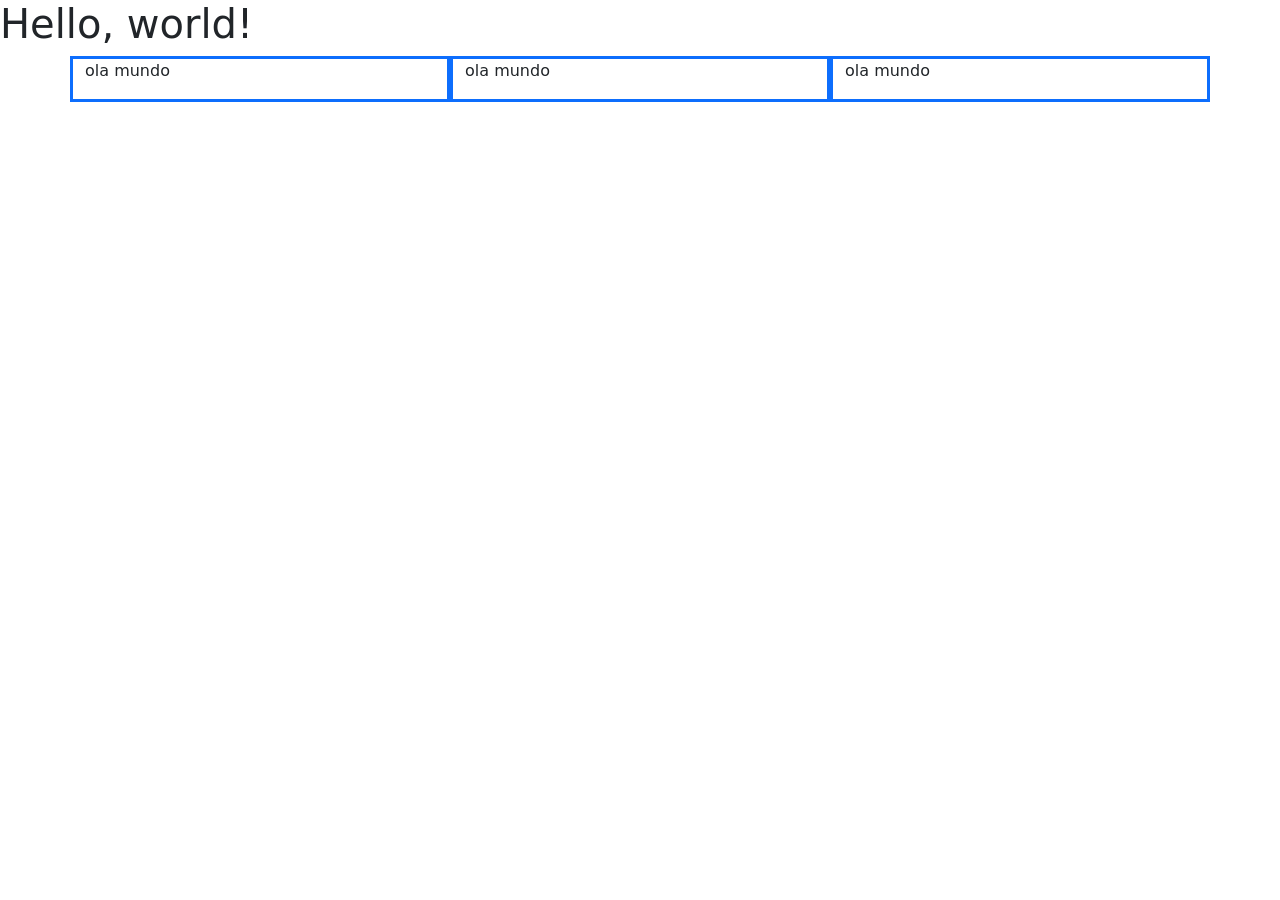
==== bootstrap/index.html @ 8bbc1342 "Commit da aula 0903 Aula 09032026" ====
<!doctype html>
<html lang="en">
  <head>
    <meta charset="utf-8">
    <meta name="viewport" content="width=device-width, initial-scale=1">
    <title>Bootstrap demo</title>
    <link href="https://cdn.jsdelivr.net/npm/bootstrap@5.3.8/dist/css/bootstrap.min.css" rel="stylesheet" integrity="sha384-sRIl4kxILFvY47J16cr9ZwB07vP4J8+LH7qKQnuqkuIAvNWLzeN8tE5YBujZqJLB" crossorigin="anonymous">
  </head>
  <body>
    <h1>Hello, world!</h1>

    <div class="container">
        <div class="row" div>
        <div class="col border border-3 border-primary" div>
            <p>ola mundo</p>
    </div>
     <div class="col border border-3 border-primary" div>
            <p>ola mundo</p>
    </div>
     <div class="col border border-3 border-primary" div>
            <p>ola mundo</p>
    </div>
    <script src="https://cdn.jsdelivr.net/npm/bootstrap@5.3.8/dist/js/bootstrap.bundle.min.js" integrity="sha384-FKyoEForCGlyvwx9Hj09JcYn3nv7wiPVlz7YYwJrWVcXK/BmnVDxM+D2scQbITxI" crossorigin="anonymous"></script>
  </body>
</html>
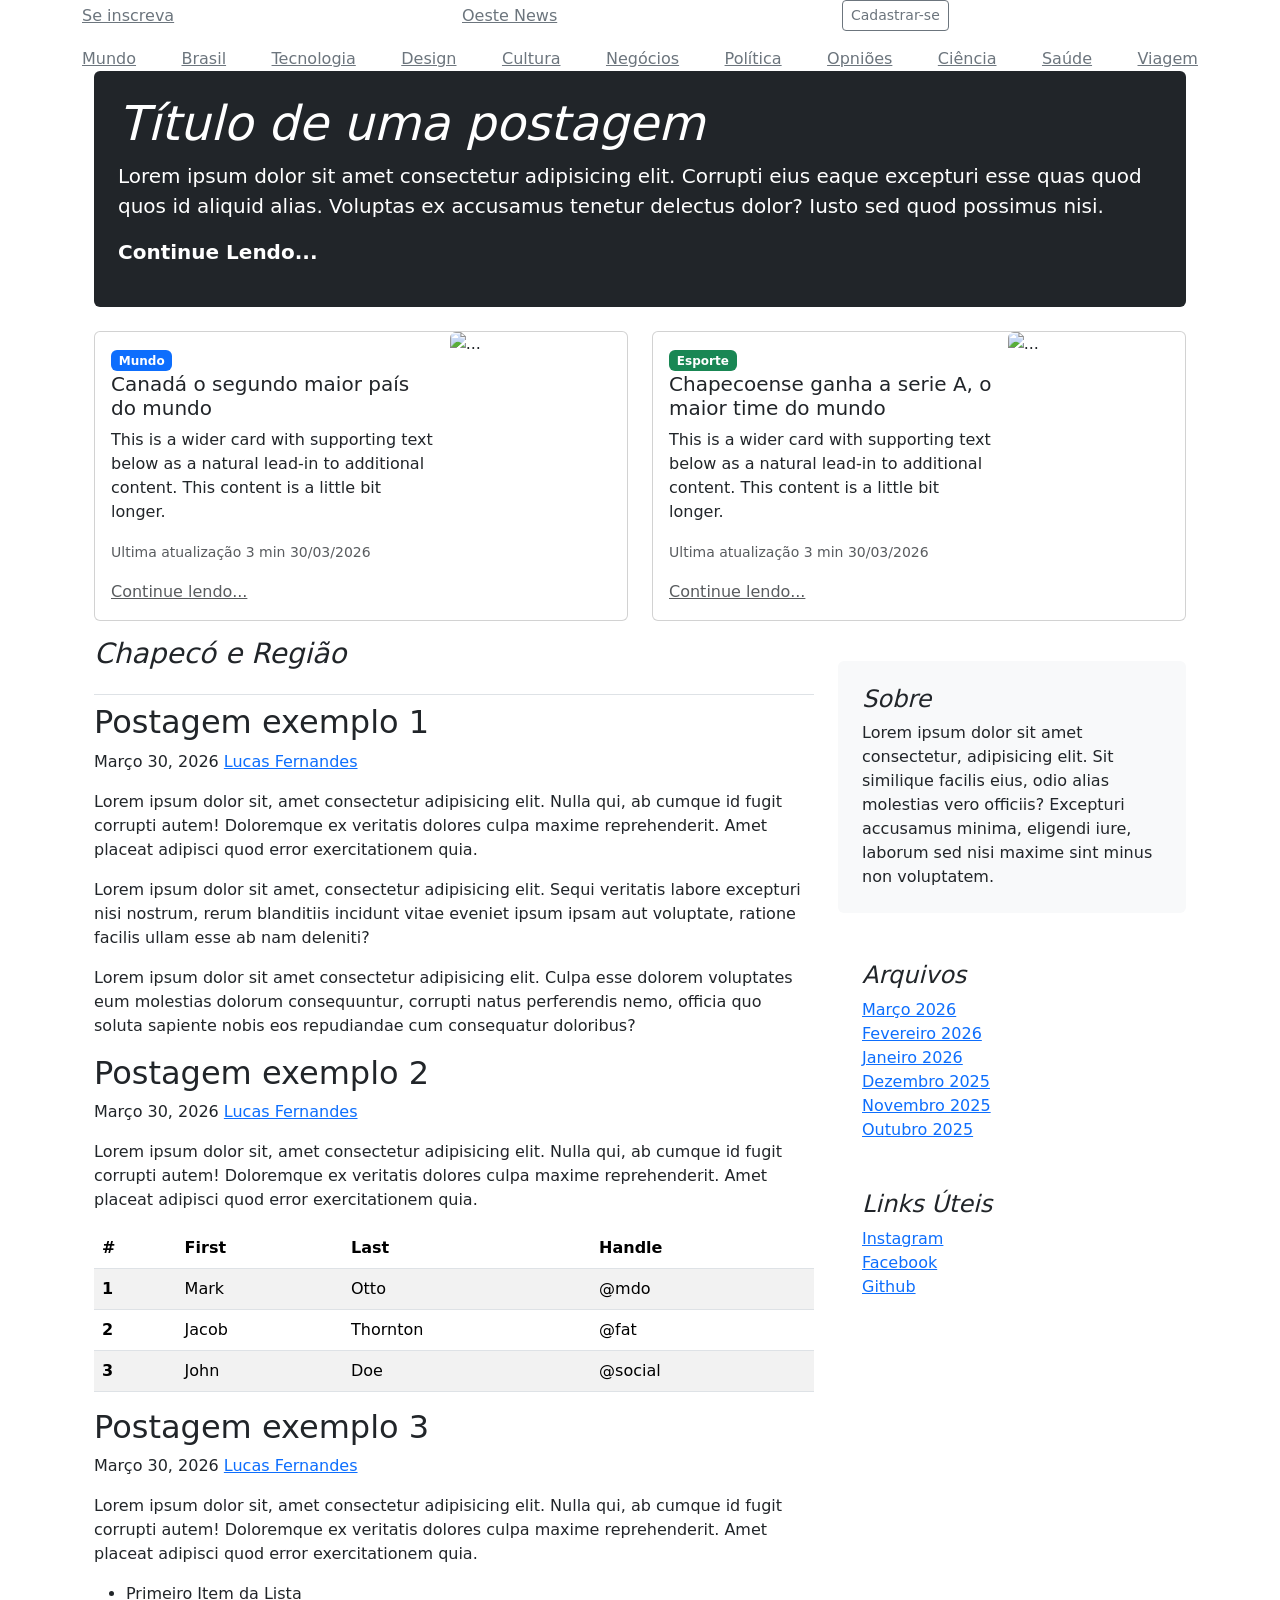
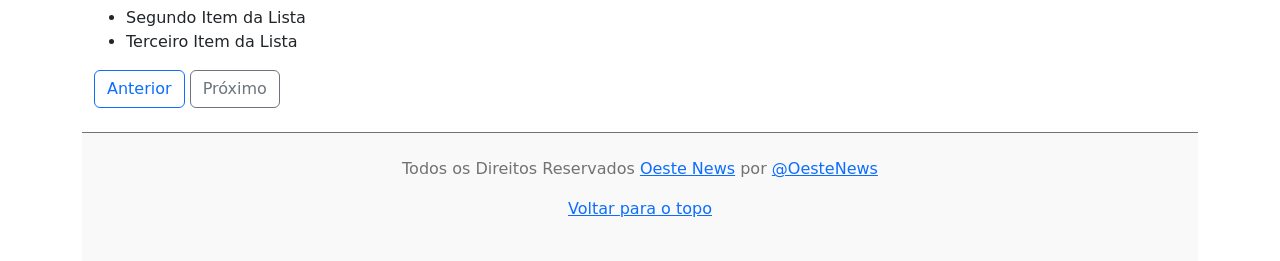
==== commit b953c854: "commit 30/03 aula dia 30/03" ====
--- a/bootstrap/index.html
+++ b/bootstrap/index.html
@@ -1,25 +1,234 @@
 <!doctype html>
 <html lang="en">
-  <head>
+
+<head>
     <meta charset="utf-8">
     <meta name="viewport" content="width=device-width, initial-scale=1">
     <title>Bootstrap demo</title>
-    <link href="https://cdn.jsdelivr.net/npm/bootstrap@5.3.8/dist/css/bootstrap.min.css" rel="stylesheet" integrity="sha384-sRIl4kxILFvY47J16cr9ZwB07vP4J8+LH7qKQnuqkuIAvNWLzeN8tE5YBujZqJLB" crossorigin="anonymous">
-  </head>
-  <body>
-    <h1>Hello, world!</h1>
-
+    <link href="https://cdn.jsdelivr.net/npm/bootstrap@5.3.8/dist/css/bootstrap.min.css" rel="stylesheet"
+        integrity="sha384-sRIl4kxILFvY47J16cr9ZwB07vP4J8+LH7qKQnuqkuIAvNWLzeN8tE5YBujZqJLB" crossorigin="anonymous">
+    <link rel="stylesheet" href="https://cdnjs.cloudflare.com/ajax/libs/font-awesome/7.0.1/css/all.min.css"
+        integrity="sha512-2SwdPD6INVrV/lHTZbO2nodKhrnDdJK9/kg2XD1r9uGqPo1cUbujc+IYdlYdEErWNu69gVcYgdxlmVmzTWnetw=="
+        crossorigin="anonymous" referrerpolicy="no-referrer" />
+</head>
+
+<body>
     <div class="container">
-        <div class="row" div>
-        <div class="col border border-3 border-primary" div>
-            <p>ola mundo</p>
+        <header class="blog header">
+            <div class="row d-flex justify-content align-items-center">
+
+                <div class="col-4">
+                    <a class="link-secondary" href="#">Se inscreva</a>
+                </div>
+                <div class="col-4">
+                    <a class="link-secondary" href="#">Oeste News</a>
+                </div>
+                <div class="col-4">
+                    <a class="link-secondary" href="#">
+                        <i class="fa-solid fa-magnifying-glass"></i>
+                    </a>
+                    <a class="btn btn-sm btn-outline-secondary" href="#">Cadastrar-se</a>
+                </div>
+
+            </div>
+        </header>
+        <div class="nav-scroller py-1 mb-2"></div>
+        <nav class="nav flex justify-content-between">
+            <a class="link-secondary" href="#">Mundo</a>
+            <a class="link-secondary" href="#">Brasil</a>
+            <a class="link-secondary" href="#">Tecnologia</a>
+            <a class="link-secondary" href="#">Design</a>
+            <a class="link-secondary" href="#">Cultura</a>
+            <a class="link-secondary" href="#">Negócios</a>
+            <a class="link-secondary" href="#">Política</a>
+            <a class="link-secondary" href="#">Opniões</a>
+            <a class="link-secondary" href="#">Ciência</a>
+            <a class="link-secondary" href="#">Saúde</a>
+            <a class="link-secondary" href="#">Viagem</a>
+        </nav>
+        <main class="container">
+            <div class="bg-dark text-white p-4 mb-4 rounded">
+                <h1 class="display-5 fst-italic">Título de uma postagem</h1>
+                <p class="lead">
+                    Lorem ipsum dolor sit amet consectetur adipisicing elit. Corrupti eius eaque excepturi esse quas
+                    quod
+                    quos id aliquid alias. Voluptas ex accusamus tenetur delectus dolor? Iusto sed quod possimus nisi.
+                </p>
+                <p class="lead">
+                    <a class="text-white fw-bold text-decoration-none">Continue Lendo...</a>
+                </p>
+
+            </div>
+            <!--Inicio card-->
+            <div class="row">
+                <div class="col">
+                    <div class="card mb-3">
+                        <div class="row g-0">
+
+                            <div class="col-md-8">
+                                <div class="card-body">
+                                    <span class="badge text-bg-primary">Mundo</span>
+                                    <h5 class="card-title">Canadá o segundo maior país do mundo</h5>
+                                    <p class="card-text">This is a wider card with supporting text below as a natural
+                                        lead-in to additional content. This content is a little bit longer.</p>
+                                    <p class="card-text"><small class="text-body-secondary">Ultima atualização 3 min
+                                            30/03/2026</small></p>
+                                    <a href="#" class="text-body-secondary">Continue lendo...</a>
+                                </div>
+                            </div>
+                            <div class="col-md-4">
+                                <img src="https://picsum.photos/200/300?random=1" class="img-fluid rounded" alt="...">
+                            </div>
+                        </div>
+                    </div>
+                </div>
+
+                <div class="col">
+                    <div class="card mb-3">
+                        <div class="row g-0">
+
+                            <div class="col-md-8">
+                                <div class="card-body">
+                                    <span class="badge text-bg-success">Esporte</span>
+                                    <h5 class="card-title">Chapecoense ganha a serie A, o maior time do mundo</h5>
+                                    <p class="card-text">This is a wider card with supporting text below as a natural
+                                        lead-in to additional content. This content is a little bit longer.</p>
+                                    <p class="card-text"><small class="text-body-secondary">Ultima atualização 3 min
+                                            30/03/2026</small></p>
+                                    <a href="#" class="text-body-secondary">Continue lendo...</a>
+                                </div>
+                            </div>
+                            <div class="col-md-4">
+                                <img src="https://picsum.photos/200/300?random=2" class="img-fluid rounded" alt="...">
+                            </div>
+                        </div>
+                    </div>
+
+                </div>
+            </div>
+            <div class="row">
+                <div class="col-8">
+                    <h3 class="pb-4 mb-2 fst-italic border-bottom">Chapecó e Região</h3>
+                    <article class="blog-post">
+                        <h2 class="blog-post-titulo">Postagem exemplo 1</h2>
+                        <p class="blog-post-meta">Março 30, 2026 <a href="#">Lucas Fernandes</a></p>
+                        <p class="justify-content">Lorem ipsum dolor sit, amet consectetur adipisicing elit. Nulla qui,
+                            ab cumque id fugit corrupti autem! Doloremque ex veritatis dolores culpa maxime
+                            reprehenderit. Amet placeat adipisci quod error exercitationem quia.</p>
+                        <p class="justify-content">Lorem ipsum dolor sit amet, consectetur adipisicing elit. Sequi
+                            veritatis labore excepturi nisi nostrum, rerum blanditiis incidunt vitae eveniet ipsum ipsam
+                            aut voluptate, ratione facilis ullam esse ab nam deleniti?</p>
+                        <p class="justify-content">Lorem ipsum dolor sit amet consectetur adipisicing elit. Culpa esse
+                            dolorem voluptates eum molestias dolorum consequuntur, corrupti natus perferendis nemo,
+                            officia quo soluta sapiente nobis eos repudiandae cum consequatur doloribus?</p>
+                    </article>
+                    <article class="blog-post">
+                        <h2 class="blog-post-titulo">Postagem exemplo 2</h2>
+                        <p class="blog-post-meta">Março 30, 2026 <a href="#">Lucas Fernandes</a></p>
+                        <p class="justify-content">Lorem ipsum dolor sit, amet consectetur adipisicing elit. Nulla qui,
+                            ab cumque id fugit corrupti autem! Doloremque ex veritatis dolores culpa maxime
+                            reprehenderit. Amet placeat adipisci quod error exercitationem quia.</p>
+                        <table class="table table-striped table-hover">
+                            <thead>
+                                <tr>
+                                    <th scope="col">#</th>
+                                    <th scope="col">First</th>
+                                    <th scope="col">Last</th>
+                                    <th scope="col">Handle</th>
+                                </tr>
+                            </thead>
+                            <tbody>
+                                <tr>
+                                    <th scope="row">1</th>
+                                    <td>Mark</td>
+                                    <td>Otto</td>
+                                    <td>@mdo</td>
+                                </tr>
+                                <tr>
+                                    <th scope="row">2</th>
+                                    <td>Jacob</td>
+                                    <td>Thornton</td>
+                                    <td>@fat</td>
+                                </tr>
+                                <tr>
+                                    <th scope="row">3</th>
+                                    <td>John</td>
+                                    <td>Doe</td>
+                                    <td>@social</td>
+                                </tr>
+                            </tbody>
+                        </table>
+                    </article>
+                    <article class="blog-post">
+                        <h2 class="blog-post-titulo">Postagem exemplo 3</h2>
+                        <p class="blog-post-meta">Março 30, 2026 <a href="#">Lucas Fernandes</a></p>
+                        <p class="justify-content">Lorem ipsum dolor sit, amet consectetur adipisicing elit. Nulla qui,
+                            ab cumque id fugit corrupti autem! Doloremque ex veritatis dolores culpa maxime
+                            reprehenderit. Amet placeat adipisci quod error exercitationem quia.</p>
+                            <ul>
+                              <li>Primeiro Item da Lista</li>
+                              <li>Segundo Item da Lista</li>
+                              <li>Terceiro Item da Lista</li>
+                            </ul>
+                    </article>
+
+                    <nav class="blog-paginacao">
+                      <a class="btn btn-outline-primary" href="#">Anterior</a>
+                      <a class="btn btn-outline-secondary" href="#">Próximo</a>
+
+                    </nav>
+                </div>
+                <div class="col-4">
+                  <div class="position-sticky pt-4" style="top: 2rem">
+                    <div class="bg-light rounded p-4 mb-4">
+                      <h4 class="fst-italic">Sobre</h4>
+                      <p class="mb-0">
+                        Lorem ipsum dolor sit amet consectetur, adipisicing elit. Sit similique facilis eius, odio alias molestias vero officiis? Excepturi accusamus minima, eligendi iure, laborum sed nisi maxime sint minus non voluptatem.
+                      </p>
+                    </div>
+                    <div class="p-4">
+                      <h4 class="fst-italic">Arquivos</h4>
+                      <ol class="list-unstyled mb-0">
+                        <li><a href="#">Março 2026</a></li>
+                        <li><a href="#">Fevereiro 2026</a></li>
+                        <li><a href="#">Janeiro 2026</a></li>
+                        <li><a href="#">Dezembro 2025</a></li>
+                        <li><a href="#">Novembro 2025</a></li>
+                        <li><a href="#">Outubro 2025</a></li>
+                      </ol>
+                    </div>
+                    <div class="p-4">
+                      <h4 class="fst-italic">Links Úteis</h4>
+                      <ol class="list-unstyled mb-0">
+                        <li><a href="#"><i class="fa-brands fa-instagram"></i> Instagram</a></li>
+                        <li><a href="#"><i class="fa-brands fa-facebook"></i> Facebook</a></li>
+                        <li><a href="#"><i class="fa-brands fa-github"></i> Github</a></li>
+                      </ol>
+                    </div>
+
+                  </div>
+                </div>
+            </div>
+        </main>
+        <footer class="blog-footer mt-4 py-4" style="
+        padding: 3.5em; 
+        color: #727272 !important; 
+        background-color: #f9f9f9;
+        text-align: center; 
+        border-top: 0.1rem solid ">
+          <p>Todos os Direitos Reservados <a href="#"> Oeste News</a> por
+          <a href="#">@OesteNews</a>
+        </p>
+        <p><a href="#">Voltar para o topo</a></p>
+
+        </footer>
+
     </div>
-     <div class="col border border-3 border-primary" div>
-            <p>ola mundo</p>
-    </div>
-     <div class="col border border-3 border-primary" div>
-            <p>ola mundo</p>
-    </div>
-    <script src="https://cdn.jsdelivr.net/npm/bootstrap@5.3.8/dist/js/bootstrap.bundle.min.js" integrity="sha384-FKyoEForCGlyvwx9Hj09JcYn3nv7wiPVlz7YYwJrWVcXK/BmnVDxM+D2scQbITxI" crossorigin="anonymous"></script>
-  </body>
+
+
+    <script src="https://cdn.jsdelivr.net/npm/bootstrap@5.3.8/dist/js/bootstrap.bundle.min.js"
+        integrity="sha384-FKyoEForCGlyvwx9Hj09JcYn3nv7wiPVlz7YYwJrWVcXK/BmnVDxM+D2scQbITxI" crossorigin="anonymous">
+        </script>
+</body>
+
 </html>
